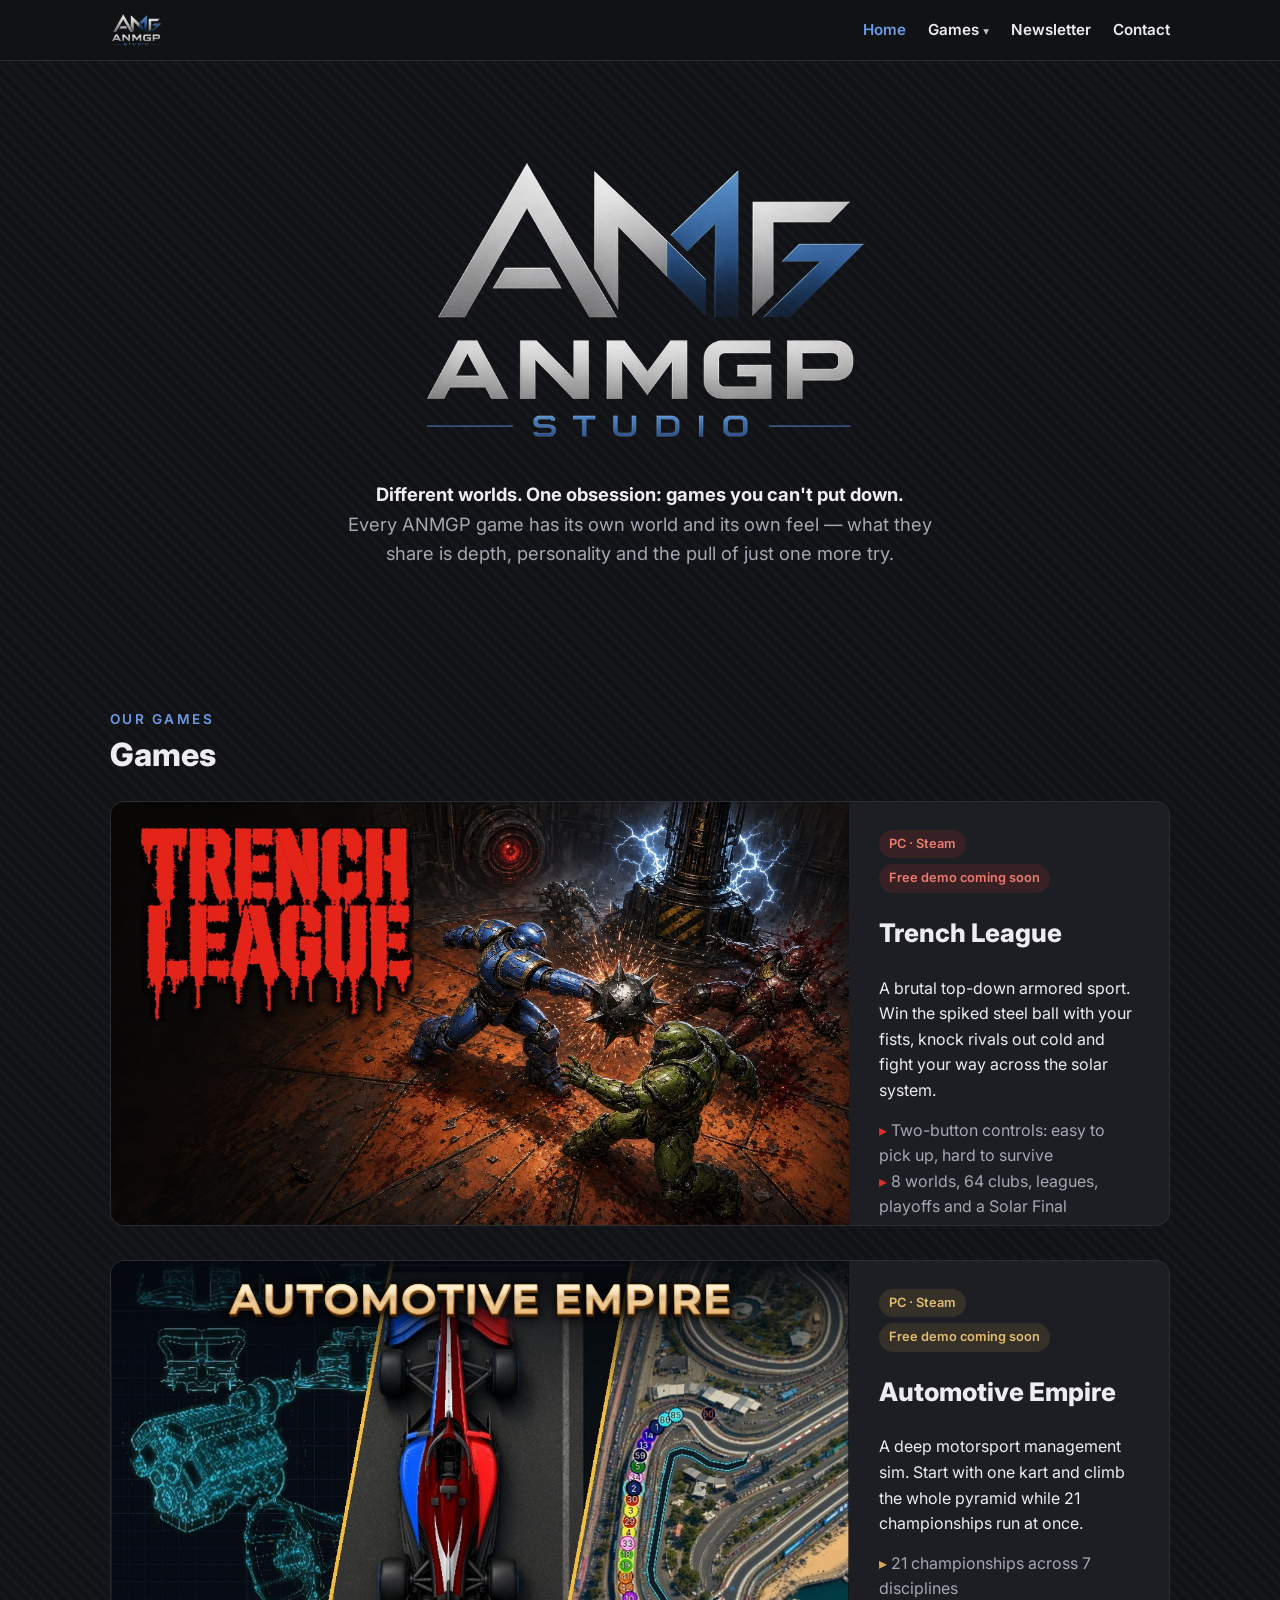
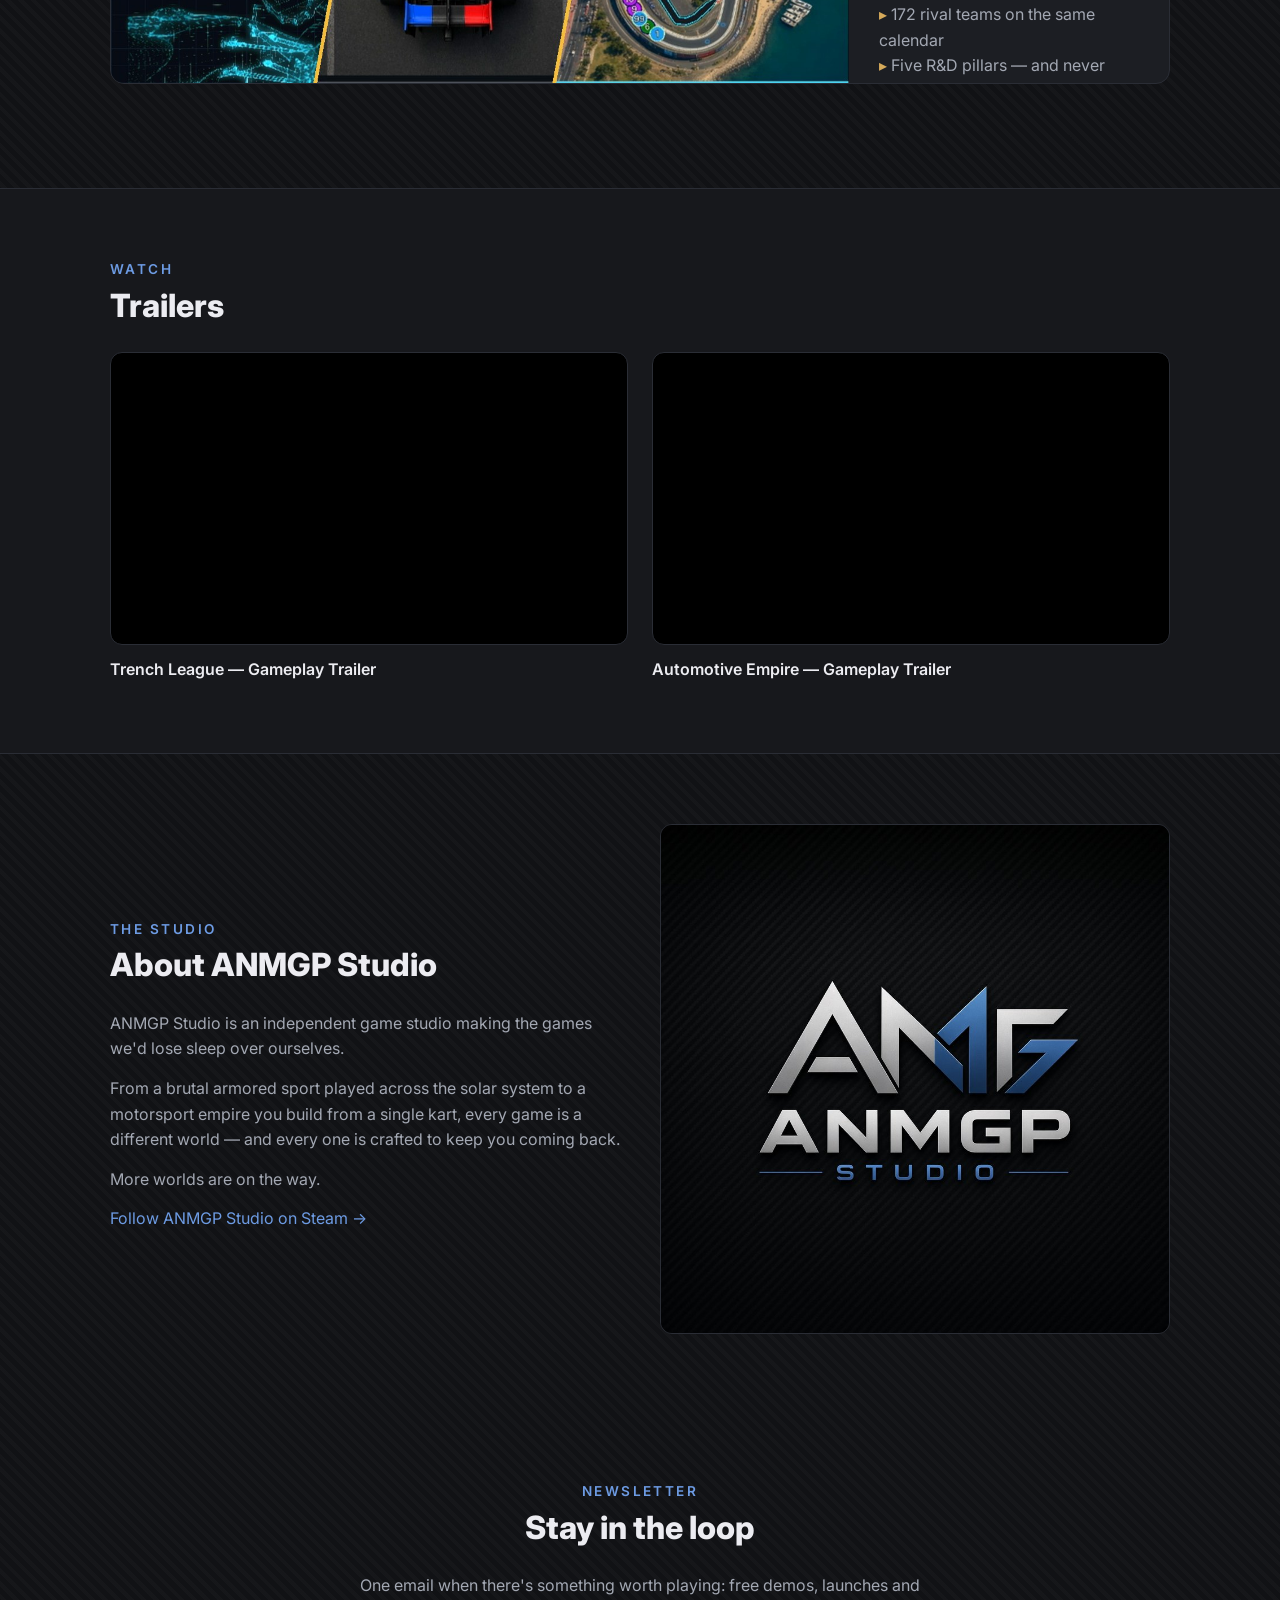
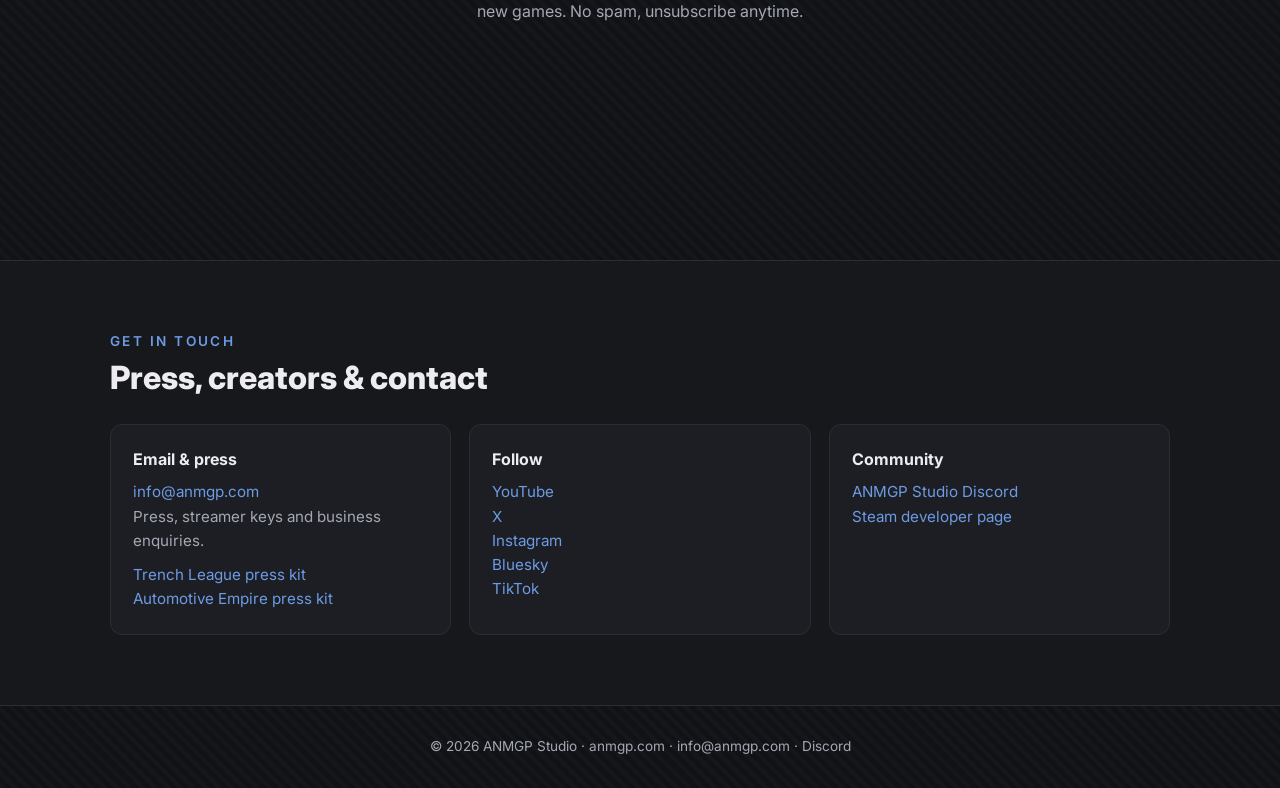
==== index.html @ def856ba "Nav: Home + Games dropdown; About uses dark studio logo Co-Authored-By: Claude Opus 5.5 <noreply@ant" ====
<!doctype html>
<html lang="en">
<head>
<meta charset="utf-8">
<meta name="viewport" content="width=device-width, initial-scale=1">
<title>ANMGP Studio — Independent Game Studio</title>
<meta name="description" content="ANMGP Studio is an independent game studio. Different worlds, one obsession: games you can't put down. Trench League · Automotive Empire.">
<meta property="og:title" content="ANMGP Studio — Independent Game Studio">
<meta property="og:description" content="ANMGP Studio is an independent game studio. Different worlds, one obsession: games you can't put down. Trench League · Automotive Empire.">
<meta property="og:image" content="https://anmgp.com/og-image.jpg">
<meta property="og:url" content="https://anmgp.com/">
<meta name="twitter:card" content="summary_large_image">
<meta name="twitter:image" content="https://anmgp.com/og-image.jpg">
<link rel="canonical" href="https://anmgp.com/">
<link rel="icon" href="/favicon.png">
<link rel="preconnect" href="https://fonts.googleapis.com">
<link href="https://fonts.googleapis.com/css2?family=Inter:wght@400;600;800&display=swap" rel="stylesheet">
<link rel="stylesheet" href="/style.css?v=4">
</head>
<body class="">
<nav><div class="wrap">
  <a class="brand" href="/"><img src="/anmgp-logo.png" alt="ANMGP Studio"></a>
  <button class="menu-btn" aria-label="Menu" aria-expanded="false">Menu ☰</button>
  <ul><li><a href="/" class="cur">Home</a></li><li class="dd"><a href="/#games" aria-haspopup="true">Games <span class="caret">▾</span></a>
    <ul class="sub"><li><a href="/trench-league/">Trench League</a></li><li><a href="/automotive-empire/">Automotive Empire</a></li></ul></li><li><a href="#newsletter">Newsletter</a></li><li><a href="#contact">Contact</a></li></ul>
</div></nav>

<header class="hero"><div class="wrap">
  <img src="/anmgp-logo.png" alt="ANMGP Studio logo">
  <p><strong style="color:var(--text)">Different worlds. One obsession: games you can't put down.</strong><br>Every ANMGP game has its own world and its own feel — what they share is depth, personality and the pull of just one more try.</p>
</div></header>

<section id="games"><div class="wrap">
  <div class="eyebrow">Our games</div>
  <h2>Games</h2>

  <article class="game tl">
    <a class="art" href="/trench-league/" aria-label="Trench League" style="background-image:url('/trench-league-art.jpg?v=2')"></a>
    <div class="info">
      <div><span class="tag">PC · Steam</span><span class="tag">Free demo coming soon</span></div>
      <h3>Trench League</h3>
      <p>A brutal top-down armored sport. Win the spiked steel ball with your fists, knock rivals out cold and fight your way across the solar system.</p>
      <ul>
        <li>Two-button controls: easy to pick up, hard to survive</li>
        <li>8 worlds, 64 clubs, leagues, playoffs and a Solar Final</li>
        <li>The Cut: an illegal midweek knockout</li>
        <li>Local hot seat and online play: 1 vs 1, co-op, 2 vs 2, cups</li>
      </ul>
      <div class="btns">
        <a class="btn primary" href="https://store.steampowered.com/app/5378190/Trench_League/?utm_source=anmgp&utm_medium=website&utm_campaign=site" target="_blank" rel="noopener">Wishlist on Steam</a>
        <a class="btn" href="/trench-league/">Game page &amp; press kit</a>
      </div>
    </div>
  </article>

  <article class="game ae">
    <a class="art" href="/automotive-empire/" aria-label="Automotive Empire" style="background-image:url('/automotive-empire-art.jpg')"></a>
    <div class="info">
      <div><span class="tag">PC · Steam</span><span class="tag">Free demo coming soon</span></div>
      <h3>Automotive Empire</h3>
      <p>A deep motorsport management sim. Start with one kart and climb the whole pyramid while 21 championships run at once.</p>
      <ul>
        <li>21 championships across 7 disciplines</li>
        <li>172 rival teams on the same calendar</li>
        <li>Five R&amp;D pillars — and never enough budget</li>
        <li>From karting to GP, rally, stock cars and endurance</li>
      </ul>
      <div class="btns">
        <a class="btn primary" href="https://store.steampowered.com/app/5190350/Automotive_Empire/?utm_source=anmgp&utm_medium=website&utm_campaign=site" target="_blank" rel="noopener">Wishlist on Steam</a>
        <a class="btn" href="/automotive-empire/">Game page &amp; press kit</a>
      </div>
    </div>
  </article>
</div></section>

<section id="trailers" class="alt"><div class="wrap">
  <div class="eyebrow">Watch</div>
  <h2>Trailers</h2>
  <div class="trailers">
    <div>
      <div class="video"><iframe src="https://www.youtube-nocookie.com/embed/cHix4J8GH2E" title="Trench League gameplay trailer" loading="lazy" allowfullscreen></iframe></div>
      <h4>Trench League — Gameplay Trailer</h4>
    </div>
    <div>
      <div class="video"><iframe src="https://www.youtube-nocookie.com/embed/Cq5T_GW8Kr4" title="Automotive Empire gameplay trailer" loading="lazy" allowfullscreen></iframe></div>
      <h4>Automotive Empire — Gameplay Trailer</h4>
    </div>
  </div>
</div></section>

<section id="about"><div class="wrap about">
  <div>
    <div class="eyebrow">The studio</div>
    <h2>About ANMGP Studio</h2>
    <p>ANMGP Studio is an independent game studio making the games we'd lose sleep over ourselves.</p>
    <p>From a brutal armored sport played across the solar system to a motorsport empire you build from a single kart, every game is a different world — and every one is crafted to keep you coming back.</p><p>More worlds are on the way.</p>
    <p><a href="https://store.steampowered.com/developer/anmgpstudio" target="_blank" rel="noopener">Follow ANMGP Studio on Steam →</a></p>
  </div>
  <div><img src="/press/anmgp-studio-logo-dark.jpg" alt="ANMGP Studio logo" style="width:100%;border-radius:12px;border:1px solid var(--line)" loading="lazy"></div>
</div></section>

<section id="newsletter" class="newsletter"><div class="wrap">
  <div class="eyebrow">Newsletter</div>
  <h2>Stay in the loop</h2>
  <p>One email when there's something worth playing: free demos, launches and new games. No spam, unsubscribe anytime.</p>
  <iframe title="ANMGP Studio newsletter sign-up" scrolling="no" src="https://zgnp-zngp.maillist-manage.com/ua/Optin?od=11287ecdb18c23&amp;zx=137b72d14&amp;lD=117ec2754353e008e&amp;sD=117ec2754353e0094"></iframe>
</div></section>

<section id="contact" class="alt"><div class="wrap">
  <div class="eyebrow">Get in touch</div>
  <h2>Press, creators &amp; contact</h2>
  <div class="grid3">
    <div class="box">
      <h4>Email &amp; press</h4>
      <p><a href="mailto:info@anmgp.com">info@anmgp.com</a></p>
      <p>Press, streamer keys and business enquiries.</p>
      <ul style="margin-top:10px">
        <li><a href="/trench-league/#press-kit">Trench League press kit</a></li>
        <li><a href="/automotive-empire/#press-kit">Automotive Empire press kit</a></li>
      </ul>
    </div>
    <div class="box">
      <h4>Follow</h4>
      <ul>
        <li><a href="https://www.youtube.com/@ANMGPStudio" target="_blank" rel="noopener">YouTube</a></li>
        <li><a href="https://x.com/ANMGP_Studio" target="_blank" rel="noopener">X</a></li>
        <li><a href="https://www.instagram.com/anmgp_studio" target="_blank" rel="noopener">Instagram</a></li>
        <li><a href="https://bsky.app/profile/anmgpstudio.bsky.social" target="_blank" rel="noopener">Bluesky</a></li>
        <li><a href="https://www.tiktok.com/@anmgpstudio" target="_blank" rel="noopener">TikTok</a></li>
      </ul>
    </div>
    <div class="box">
      <h4>Community</h4>
      <ul>
        <li><a href="https://discord.gg/rN68SsDpm" target="_blank" rel="noopener">ANMGP Studio Discord</a></li>
        <li><a href="https://store.steampowered.com/developer/anmgpstudio" target="_blank" rel="noopener">Steam developer page</a></li>
      </ul>
    </div>
  </div>
</div></section>
<footer><div class="wrap">© 2026 ANMGP Studio · <a href="/">anmgp.com</a> · <a href="mailto:info@anmgp.com">info@anmgp.com</a> · <a href="https://discord.gg/rN68SsDpm" target="_blank" rel="noopener">Discord</a></div></footer>
<script>document.querySelector(".menu-btn").addEventListener("click",function(){var n=document.querySelector("nav");n.classList.toggle("open");this.setAttribute("aria-expanded",n.classList.contains("open"))});document.querySelectorAll("nav ul a").forEach(function(a){a.addEventListener("click",function(){document.querySelector("nav").classList.remove("open")})});</script>
<script>function loadScript(a){var b=document.getElementsByTagName("head")[0],c=document.createElement("script");c.type="text/javascript",c.src="https://tracker.metricool.com/resources/be.js",c.onreadystatechange=a,c.onload=a,b.appendChild(c)}loadScript(function(){beTracker.t({hash:"51fbc312f16afc38004ffeea787fbb4f"})});</script>
</body>
</html>
---- style.css ----
:root{
  --bg:#111215; --bg2:#17181c; --card:#1c1e23; --line:#2a2d35;
  --text:#ececf1; --muted:#a3a8b3; --blue:#4a7fd1; --blue2:#6d9be3; --red:#d8312b; --gold:#d6aa5a;
  --accent:var(--blue); --accent2:var(--blue2);
}
body.tl{--accent:#d8312b; --accent2:#ef5b4f}
body.ae{--accent:#c89a46; --accent2:#e2bd73}
*{box-sizing:border-box;margin:0;padding:0}
html{scroll-behavior:smooth}
body{font-family:Inter,system-ui,sans-serif;background:var(--bg);color:var(--text);line-height:1.6;
  background-image:repeating-linear-gradient(45deg,rgba(255,255,255,.018) 0 4px,transparent 4px 9px)}
a{color:var(--accent2);text-decoration:none}
a:hover{text-decoration:underline}
img{max-width:100%}
.wrap{max-width:1100px;margin:0 auto;padding:0 20px}

/* nav */
nav{position:sticky;top:0;z-index:20;background:rgba(17,18,21,.9);backdrop-filter:blur(8px);border-bottom:1px solid var(--line)}
nav .wrap{display:flex;align-items:center;justify-content:space-between;height:60px;gap:16px}
nav .brand img{height:34px;display:block}
nav ul{display:flex;gap:22px;list-style:none;font-weight:600;font-size:.95rem}
nav ul a{color:var(--text)} nav ul a:hover{color:var(--accent2);text-decoration:none}
nav ul a.cur{color:var(--accent2)}
.menu-btn{display:none;background:none;border:1px solid var(--line);color:var(--text);border-radius:8px;padding:6px 10px;font:600 .95rem Inter,sans-serif;cursor:pointer}

/* type */
.eyebrow{letter-spacing:.18em;text-transform:uppercase;color:var(--accent2);font-weight:600;font-size:.85rem}
section{padding:70px 0}
h1{font-size:2.6rem;font-weight:800;line-height:1.15}
h2{font-size:2rem;font-weight:800;margin:6px 0 26px;line-height:1.2}
h3{font-size:1.25rem;font-weight:800;margin-bottom:8px}
p.lead{color:var(--muted);font-size:1.15rem;max-width:680px}
.muted{color:var(--muted)}

/* buttons/tags */
.btns{display:flex;gap:10px;flex-wrap:wrap}
.btn{display:inline-block;padding:11px 18px;border-radius:8px;font-weight:600;font-size:.95rem;border:1px solid var(--line);color:var(--text);background:rgba(255,255,255,.02)}
.btn:hover{filter:brightness(1.15);text-decoration:none}
.btn.primary{background:var(--accent);border-color:var(--accent);color:#fff}
.tag{display:inline-block;font-size:.8rem;font-weight:600;padding:4px 10px;border-radius:99px;background:rgba(74,127,209,.15);color:var(--blue2);margin:0 6px 6px 0}
body.tl .tag,.game.tl .tag{background:rgba(216,49,43,.15);color:#ef7a70}
body.ae .tag,.game.ae .tag{background:rgba(200,154,70,.15);color:#e2bd73}

/* homepage */
header.hero{padding:90px 0 70px;text-align:center}
header.hero img{width:min(460px,80vw)}
header.hero p{margin:22px auto 0;max-width:620px;color:var(--muted);font-size:1.15rem}
.game{display:grid;grid-template-columns:1.15fr 1fr;background:var(--card);border:1px solid var(--line);border-radius:14px;overflow:hidden;margin-bottom:34px}
.game .art{display:block;aspect-ratio:1232/706;background-size:cover;background-position:center}
.game .info{padding:28px 30px;display:flex;flex-direction:column;gap:14px}
.game h3{font-size:1.6rem}
.game ul{list-style:none;color:var(--muted)} .game ul li::before{content:"▸ ";color:var(--blue)}
.game.tl ul li::before{color:var(--red)} .game.ae ul li::before{color:var(--gold)}
.game.tl .btn.primary{background:var(--red);border-color:var(--red)}
.game.ae .btn.primary{background:#c89a46;border-color:#c89a46;color:#111}
.video{position:relative;padding-top:56.25%;border-radius:12px;overflow:hidden;border:1px solid var(--line);background:#000}
.video iframe{position:absolute;inset:0;width:100%;height:100%;border:0}
.trailers{display:grid;grid-template-columns:1fr 1fr;gap:24px}
.trailers h4{margin:12px 0 0;font-weight:600}
.about{display:grid;grid-template-columns:1fr 1fr;gap:40px;align-items:center}
.about p{color:var(--muted);margin-bottom:14px}
.alt{background:var(--bg2);border-top:1px solid var(--line);border-bottom:1px solid var(--line)}
.grid3{display:grid;grid-template-columns:repeat(3,1fr);gap:18px}
.box{background:var(--card);border:1px solid var(--line);border-radius:12px;padding:22px}
.box h4{margin-bottom:8px}
.box p,.box li{color:var(--muted);font-size:.95rem}
.box ul{list-style:none}
.steamw{display:block;width:100%;max-width:646px;height:190px;border:0;border-radius:8px}
.newsletter{text-align:center}
.newsletter p{color:var(--muted);max-width:560px;margin:0 auto}
.newsletter iframe{width:100%;max-width:420px;height:150px;border:0;display:block;margin:16px auto 0}

/* game page */
.ghero{position:relative;min-height:520px;display:flex;align-items:flex-end;background-size:cover;background-position:center;border-bottom:1px solid var(--line)}
.ghero::before{content:"";position:absolute;inset:0;background:linear-gradient(180deg,rgba(17,18,21,.15) 0%,rgba(17,18,21,.55) 55%,var(--bg) 100%)}
.ghero .wrap{position:relative;padding-top:120px;padding-bottom:48px;width:100%}
.ghero .glogo{width:min(420px,75vw);display:block;margin-bottom:18px;filter:drop-shadow(0 8px 22px rgba(0,0,0,.8))}
.ghero p.lead{color:#d9dbe1;margin:6px 0 22px;text-shadow:0 2px 10px rgba(0,0,0,.8)}
.cols{display:grid;grid-template-columns:1.3fr 1fr;gap:40px;align-items:start}
.feat{list-style:none;display:grid;gap:12px}
.feat li{background:var(--card);border:1px solid var(--line);border-left:3px solid var(--accent);border-radius:10px;padding:14px 16px;color:var(--muted)}
.feat li b{color:var(--text)}
.shots{display:grid;grid-template-columns:repeat(3,1fr);gap:12px}
.shots a{display:block;border-radius:10px;overflow:hidden;border:1px solid var(--line)}
.shots img{display:block;width:100%;aspect-ratio:16/9;object-fit:cover;transition:transform .2s}
.shots a:hover img{transform:scale(1.03)}
table.facts{width:100%;border-collapse:collapse;font-size:.95rem}
table.facts th,table.facts td{text-align:left;padding:10px 12px;border-bottom:1px solid var(--line);vertical-align:top}
table.facts th{color:var(--muted);font-weight:600;width:34%}
.dl{display:grid;grid-template-columns:repeat(auto-fill,minmax(200px,1fr));gap:12px}
.dl a{display:flex;gap:12px;align-items:center;background:var(--card);border:1px solid var(--line);border-radius:10px;padding:10px;color:var(--text);font-size:.9rem}
.dl a:hover{border-color:var(--accent);text-decoration:none}
.dl img{width:64px;height:44px;object-fit:contain;background:#0b0c0e;border-radius:6px;flex:none}
.dl small{display:block;color:var(--muted)}
.copy{background:var(--card);border:1px solid var(--line);border-radius:10px;padding:16px 18px;color:var(--muted);margin-bottom:14px}
.copy h4{color:var(--text);font-size:.85rem;letter-spacing:.12em;text-transform:uppercase;margin-bottom:6px}
.note{font-size:.85rem;color:var(--muted);margin-top:14px}

footer{padding:30px 0;color:var(--muted);font-size:.85rem;text-align:center}
footer a{color:var(--muted)}

@media (max-width:860px){
  .menu-btn{display:block}
  nav ul{display:none;position:absolute;top:60px;left:0;right:0;flex-direction:column;gap:0;background:rgba(17,18,21,.98);border-bottom:1px solid var(--line);padding:6px 20px 14px}
  nav ul li a{display:block;padding:10px 0;border-bottom:1px solid var(--line)}
  nav.open ul{display:flex}
  .game,.trailers,.about,.grid3,.cols{grid-template-columns:1fr}
  .shots{grid-template-columns:1fr 1fr}
  header.hero{padding:60px 0 40px}
  h1{font-size:2rem} h2{font-size:1.6rem}
  section{padding:50px 0}
  .ghero{min-height:420px}
  table.facts th{width:40%}
}
.cols>*,.grid3>*,.trailers>*,.about>*{min-width:0}
table.facts td{overflow-wrap:anywhere}

nav .dd{position:relative}
nav .caret{font-size:.75em;opacity:.8}
nav .sub{display:none;position:absolute;top:100%;left:-14px;min-width:200px;list-style:none;background:rgba(17,18,21,.98);border:1px solid var(--line);border-radius:10px;padding:8px 0;flex-direction:column;gap:0}
nav .sub a{display:block;padding:9px 14px;white-space:nowrap}
nav .dd:hover .sub,nav .dd:focus-within .sub{display:flex}
nav .dd::after{content:"";position:absolute;left:0;right:0;top:100%;height:10px}
@media (max-width:860px){nav .sub{display:flex;position:static;border:0;background:none;padding:0 0 0 16px;min-width:0}nav .sub a{padding:10px 0}}
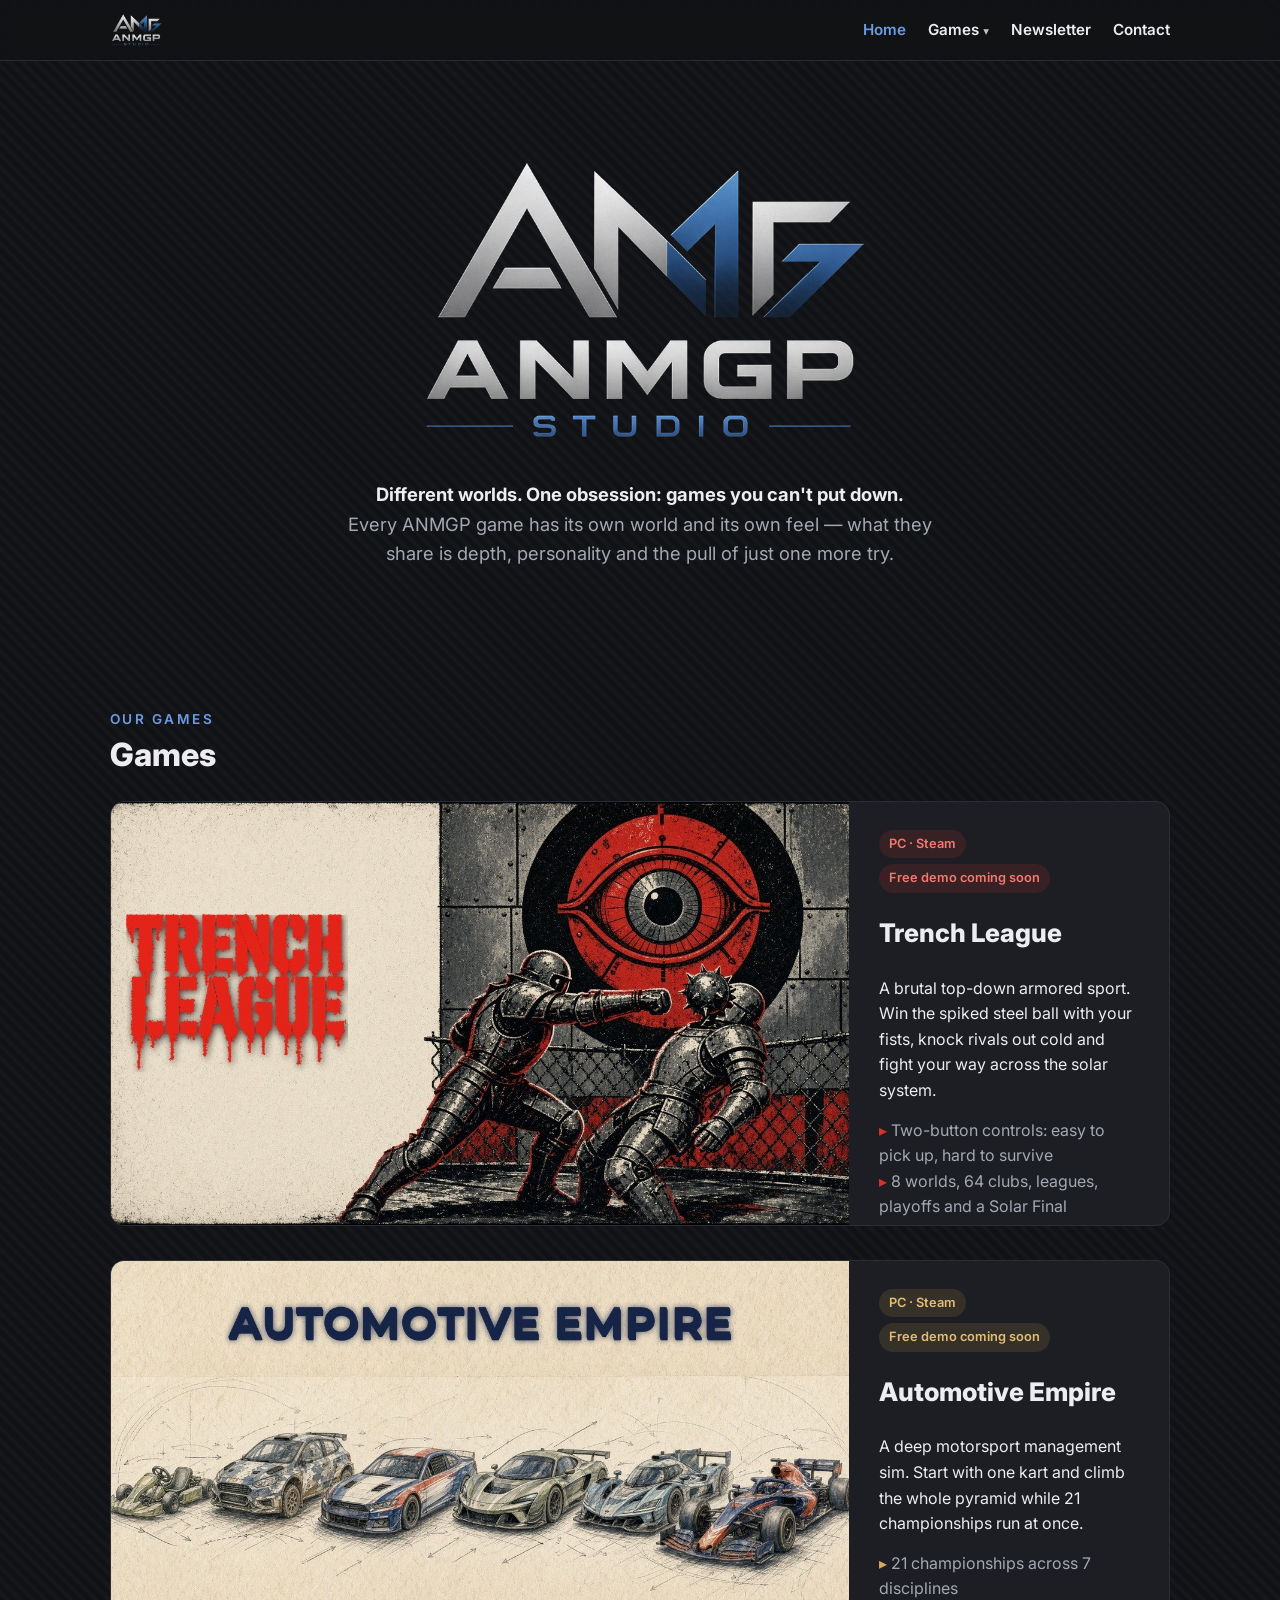
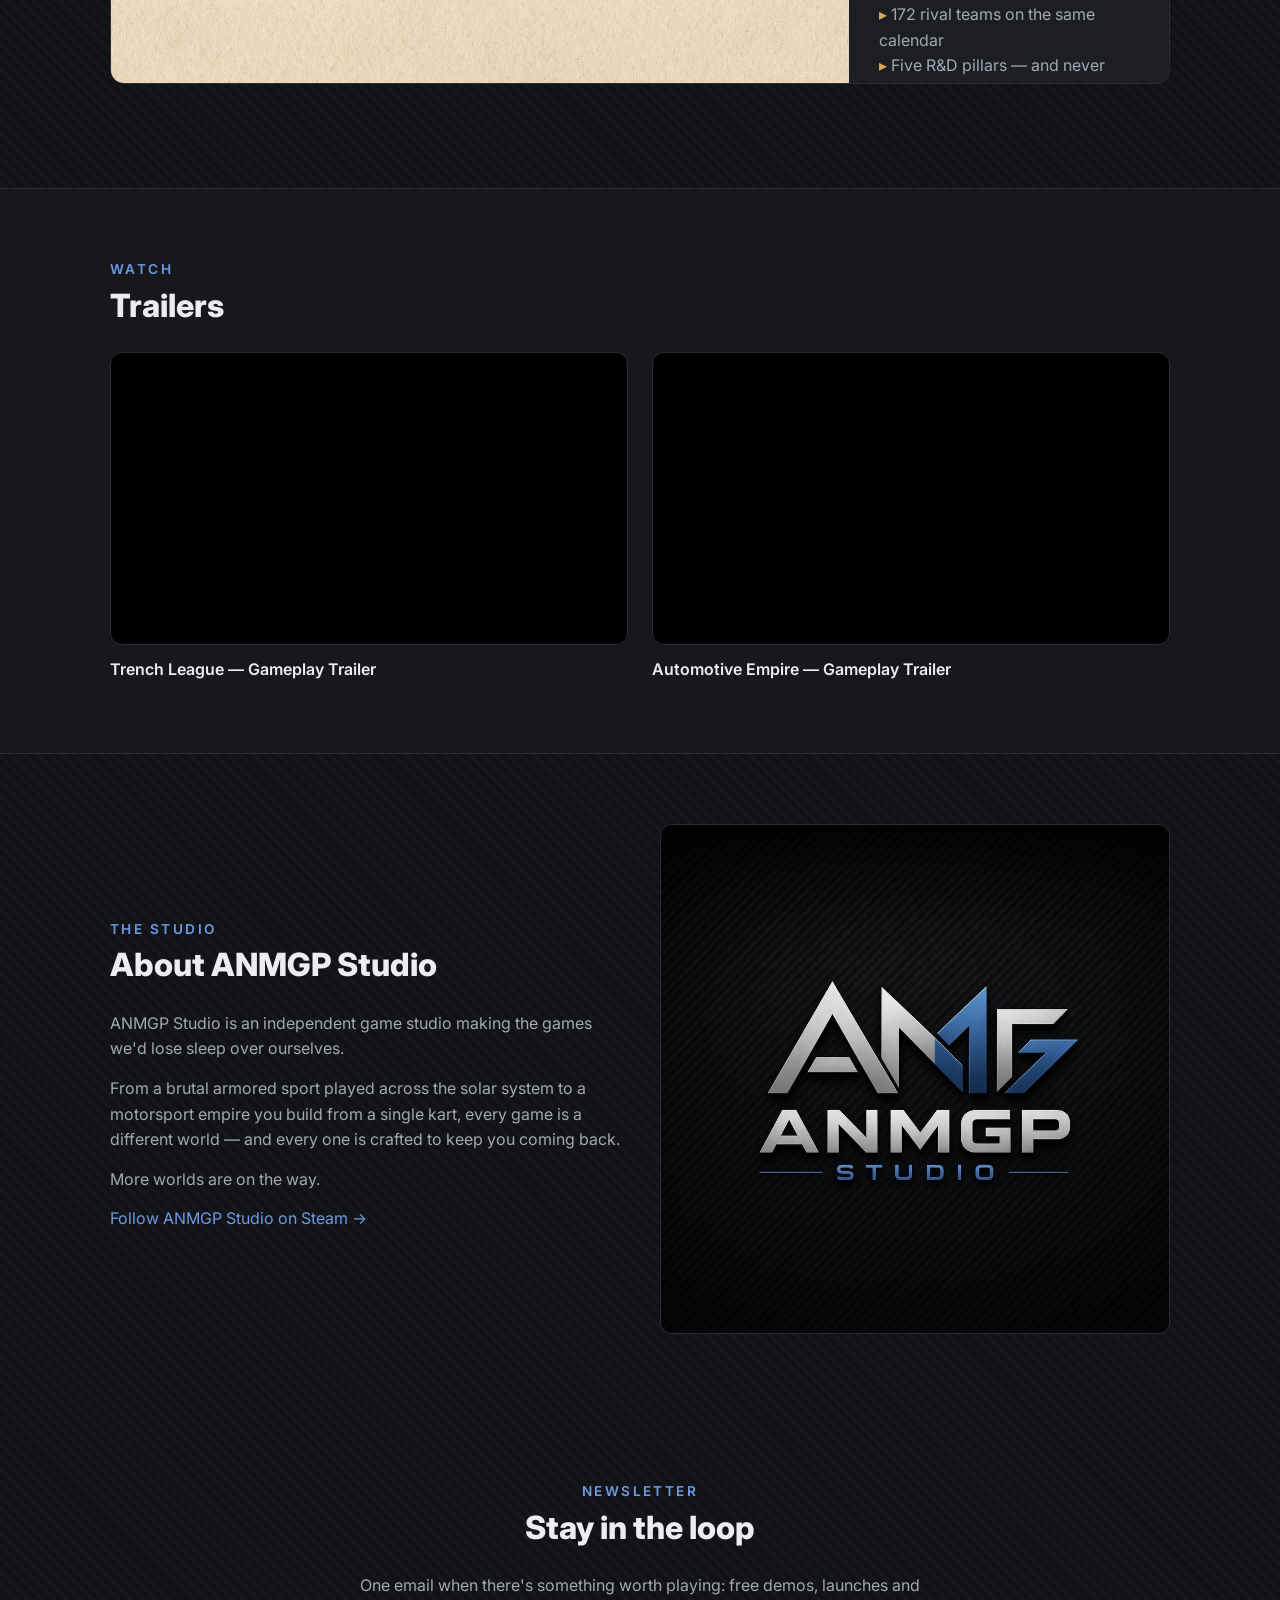
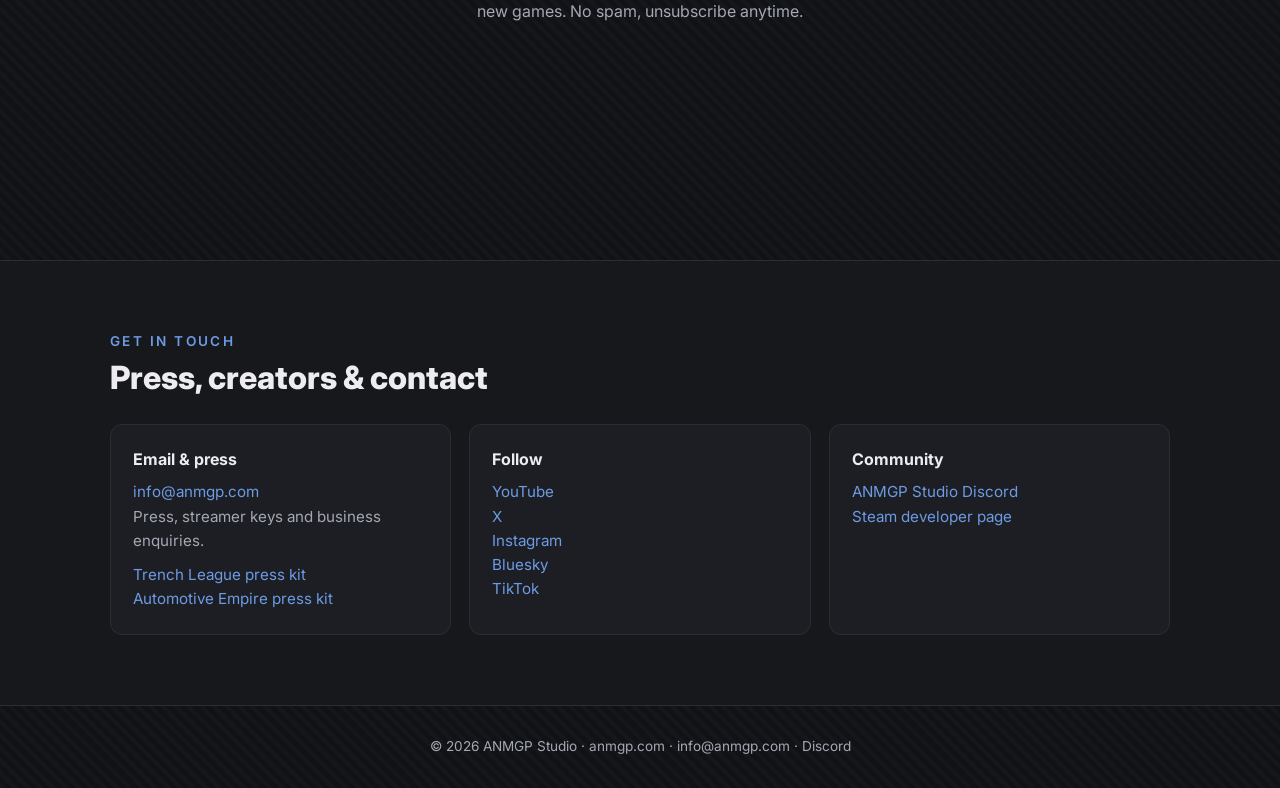
==== commit 94f496ab: "New capsule art on site and press kits; navy AE logo; Steam short descriptions Co-Authored-By: Claud" ====
--- a/index.html
+++ b/index.html
@@ -15,7 +15,7 @@
 <link rel="icon" href="/favicon.png">
 <link rel="preconnect" href="https://fonts.googleapis.com">
 <link href="https://fonts.googleapis.com/css2?family=Inter:wght@400;600;800&display=swap" rel="stylesheet">
-<link rel="stylesheet" href="/style.css?v=4">
+<link rel="stylesheet" href="/style.css?v=5">
 </head>
 <body class="">
 <nav><div class="wrap">
@@ -35,7 +35,7 @@
   <h2>Games</h2>
 
   <article class="game tl">
-    <a class="art" href="/trench-league/" aria-label="Trench League" style="background-image:url('/trench-league-art.jpg?v=2')"></a>
+    <a class="art" href="/trench-league/" aria-label="Trench League" style="background-image:url('/trench-league-art.jpg?v=3')"></a>
     <div class="info">
       <div><span class="tag">PC · Steam</span><span class="tag">Free demo coming soon</span></div>
       <h3>Trench League</h3>
@@ -54,7 +54,7 @@
   </article>
 
   <article class="game ae">
-    <a class="art" href="/automotive-empire/" aria-label="Automotive Empire" style="background-image:url('/automotive-empire-art.jpg')"></a>
+    <a class="art" href="/automotive-empire/" aria-label="Automotive Empire" style="background-image:url('/automotive-empire-art.jpg?v=2')"></a>
     <div class="info">
       <div><span class="tag">PC · Steam</span><span class="tag">Free demo coming soon</span></div>
       <h3>Automotive Empire</h3>
--- a/style.css
+++ b/style.css
@@ -75,6 +75,7 @@
 .ghero::before{content:"";position:absolute;inset:0;background:linear-gradient(180deg,rgba(17,18,21,.15) 0%,rgba(17,18,21,.55) 55%,var(--bg) 100%)}
 .ghero .wrap{position:relative;padding-top:120px;padding-bottom:48px;width:100%}
 .ghero .glogo{width:min(420px,75vw);display:block;margin-bottom:18px;filter:drop-shadow(0 8px 22px rgba(0,0,0,.8))}
+.ae .ghero .glogo{width:min(520px,85vw);box-sizing:border-box;background:rgba(243,236,222,.94);padding:16px 22px;border-radius:6px;filter:drop-shadow(0 8px 22px rgba(0,0,0,.6))}
 .ghero p.lead{color:#d9dbe1;margin:6px 0 22px;text-shadow:0 2px 10px rgba(0,0,0,.8)}
 .cols{display:grid;grid-template-columns:1.3fr 1fr;gap:40px;align-items:start}
 .feat{list-style:none;display:grid;gap:12px}
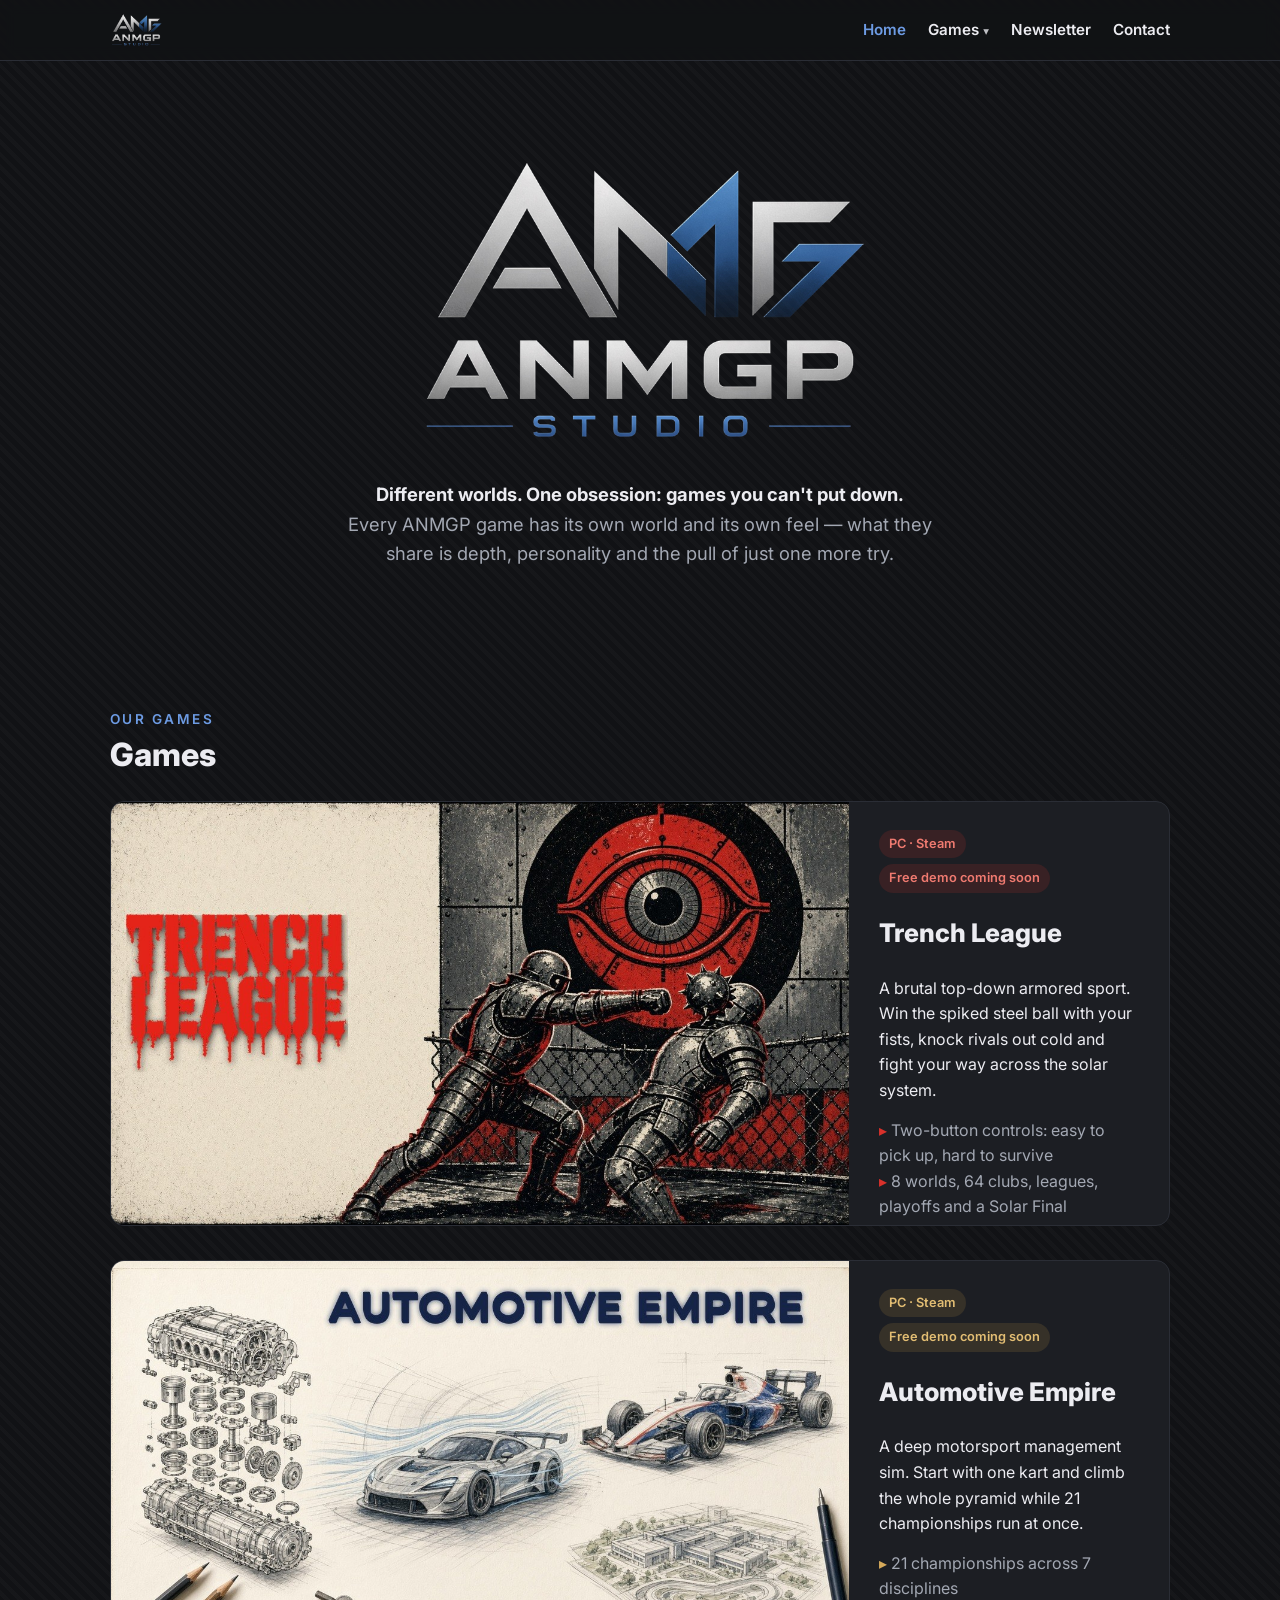
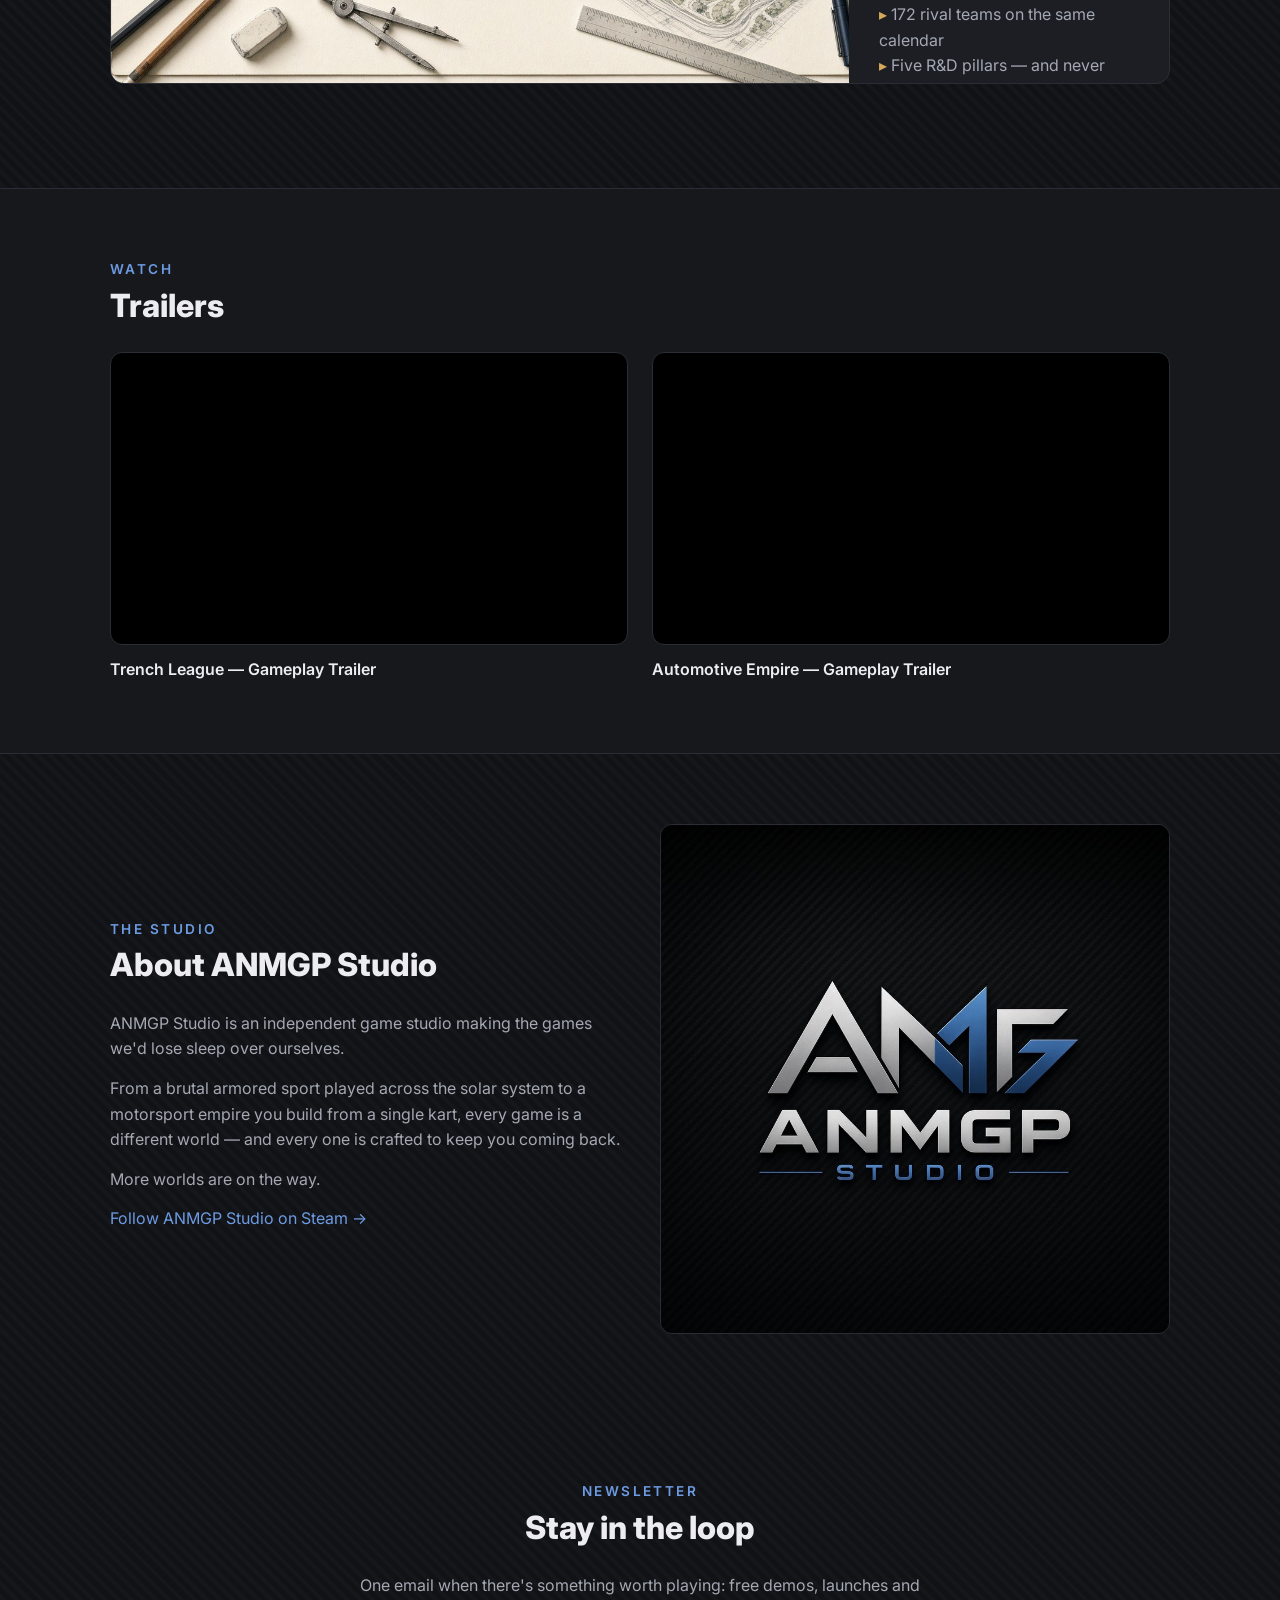
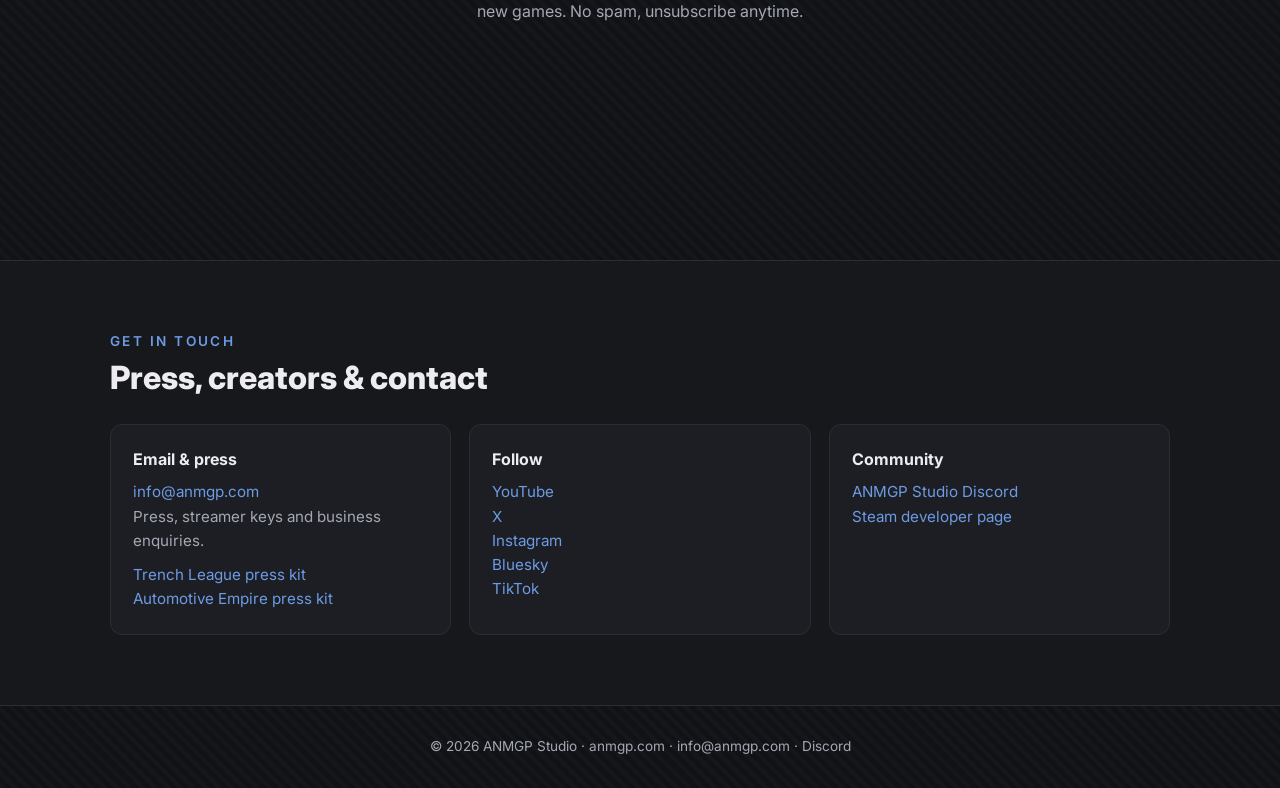
==== commit 14ee592e: "AE: management-themed main/header capsules on site and press kit Co-Authored-By: Claude Opus 5.5 <no" ====
--- a/index.html
+++ b/index.html
@@ -54,7 +54,7 @@
   </article>
 
   <article class="game ae">
-    <a class="art" href="/automotive-empire/" aria-label="Automotive Empire" style="background-image:url('/automotive-empire-art.jpg?v=2')"></a>
+    <a class="art" href="/automotive-empire/" aria-label="Automotive Empire" style="background-image:url('/automotive-empire-art.jpg?v=3')"></a>
     <div class="info">
       <div><span class="tag">PC · Steam</span><span class="tag">Free demo coming soon</span></div>
       <h3>Automotive Empire</h3>
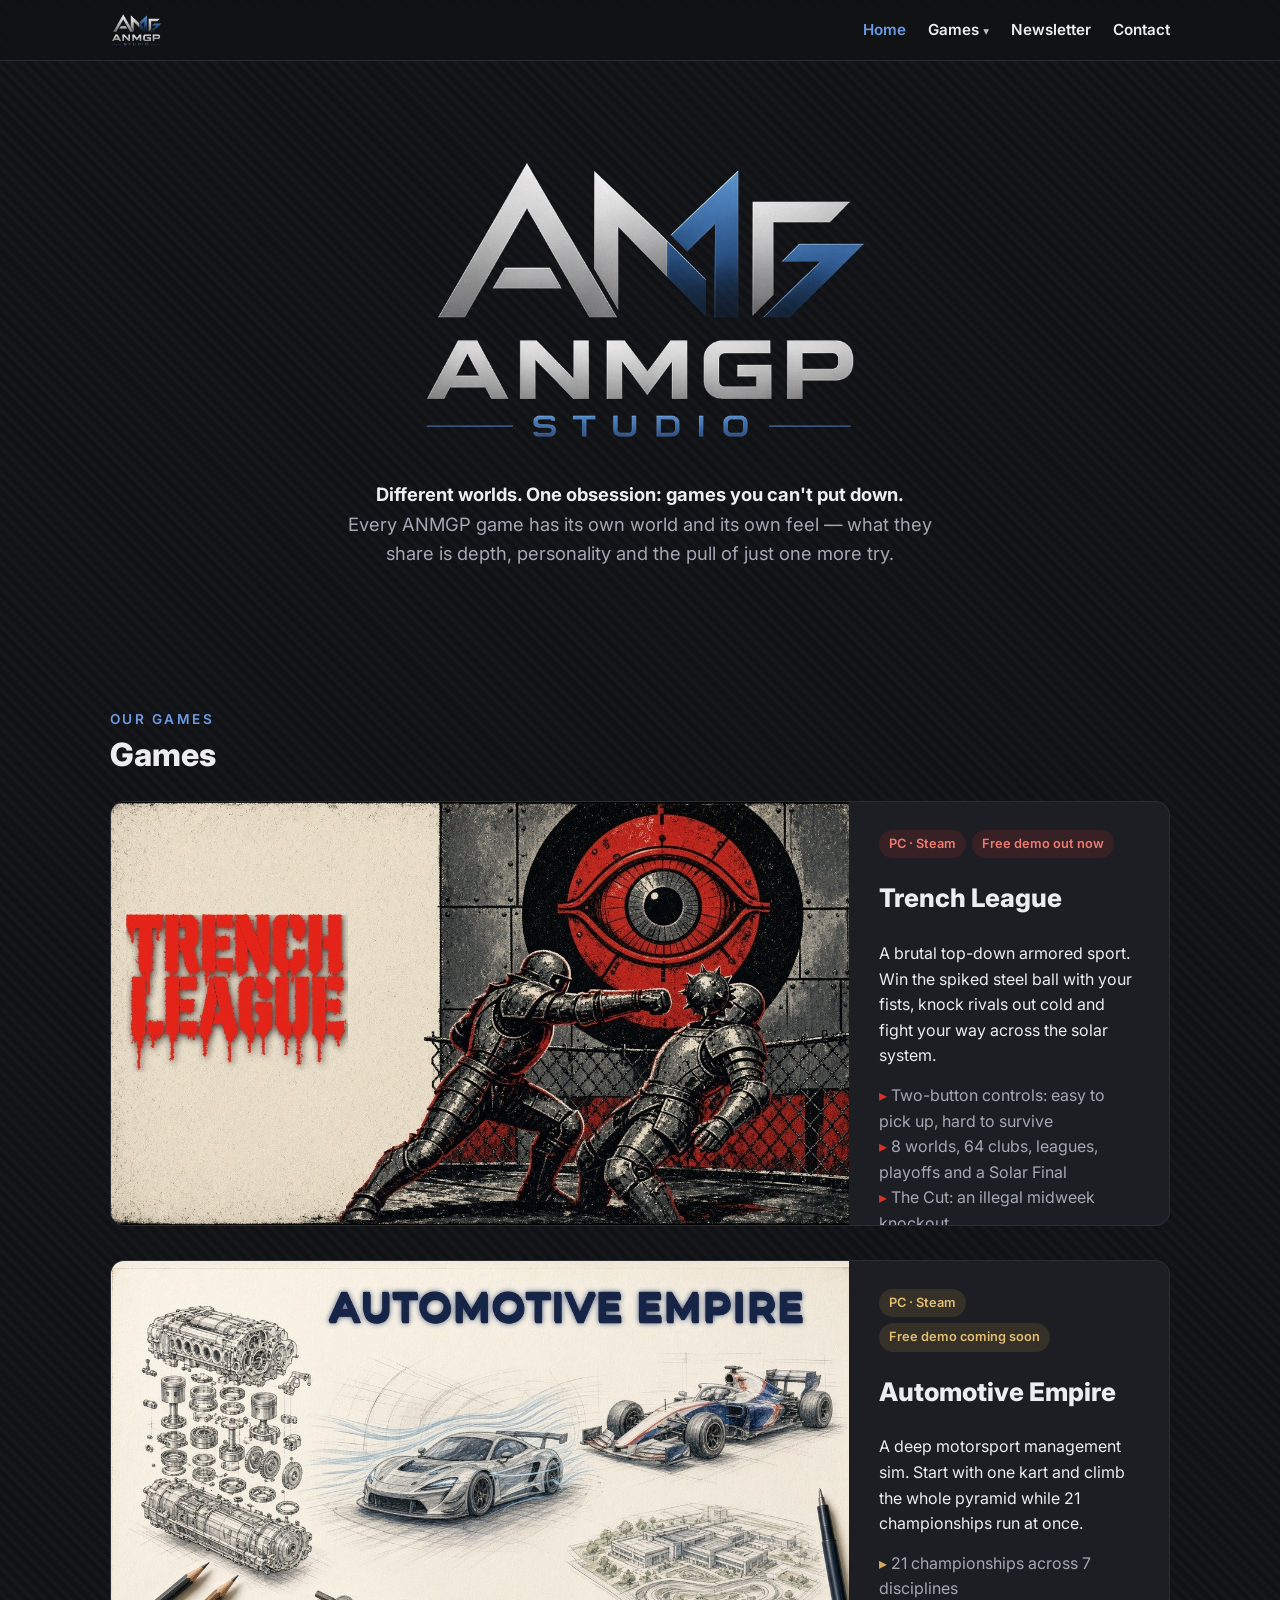
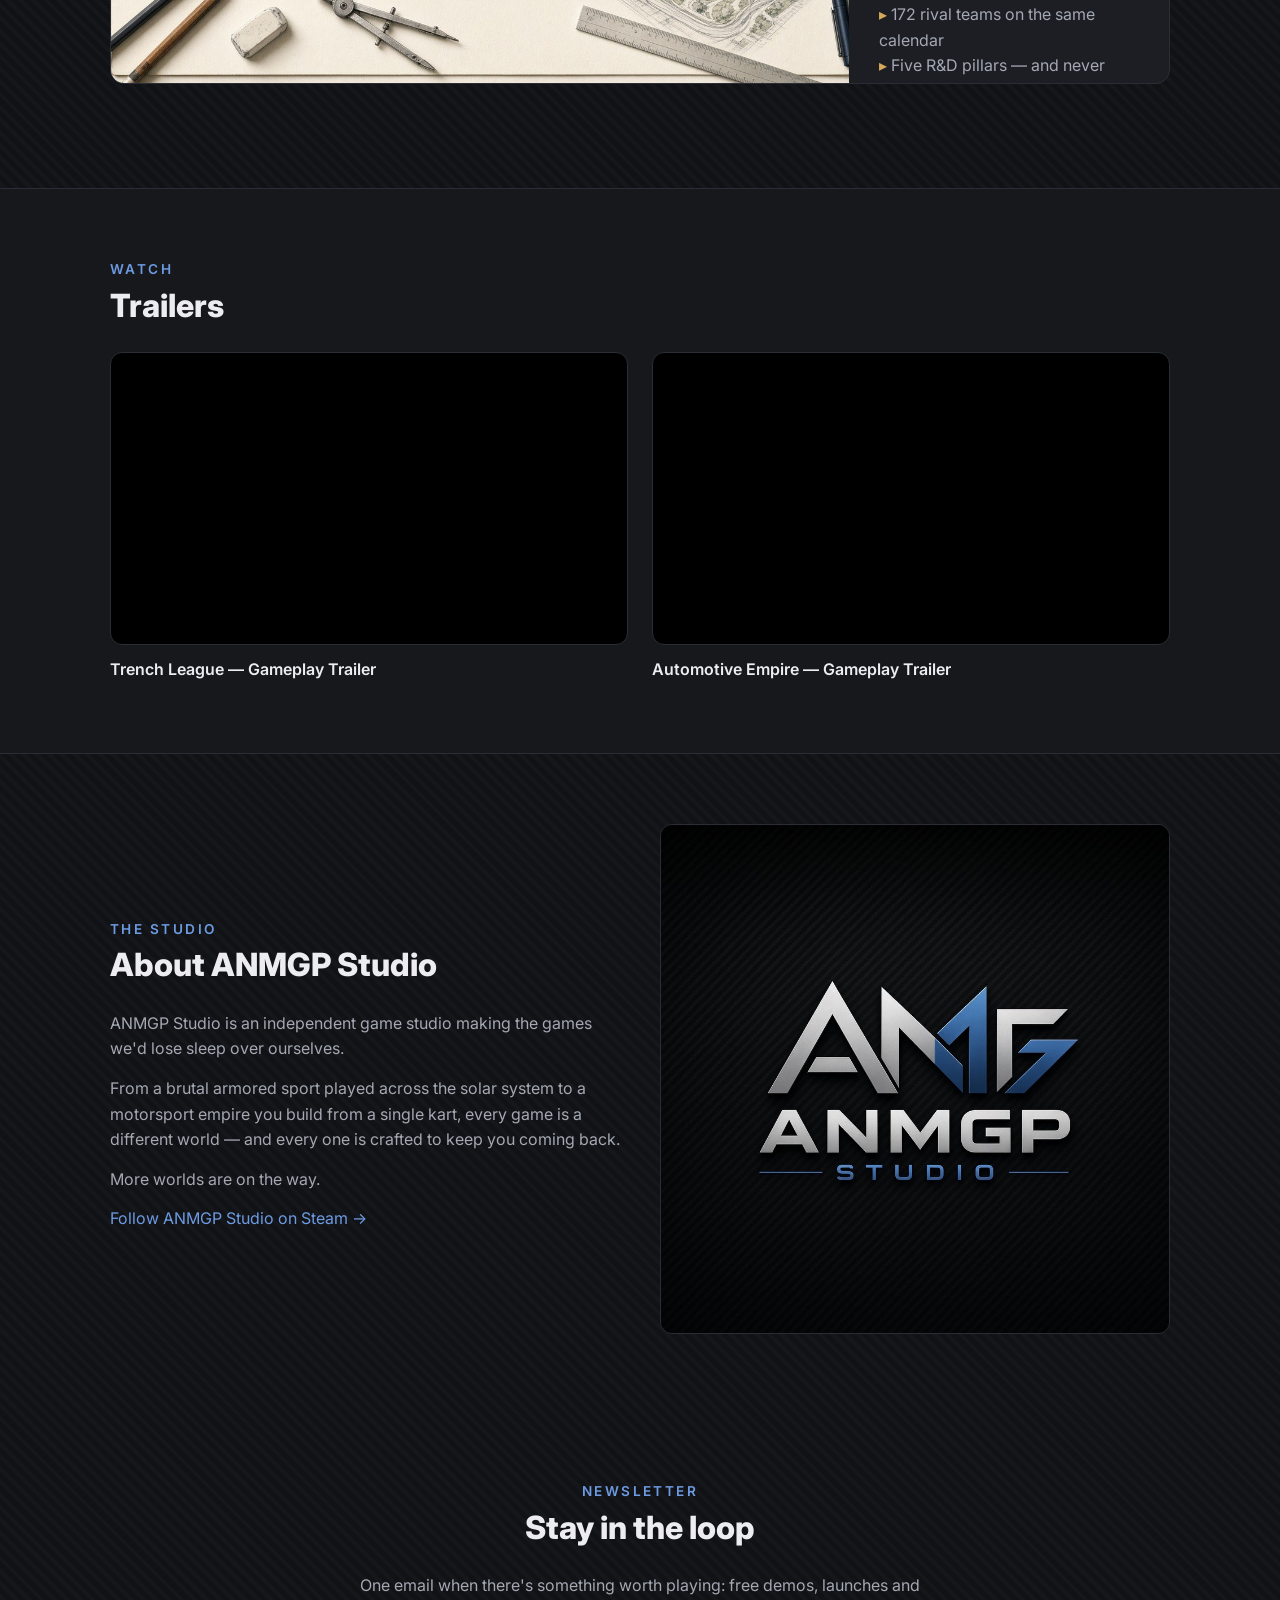
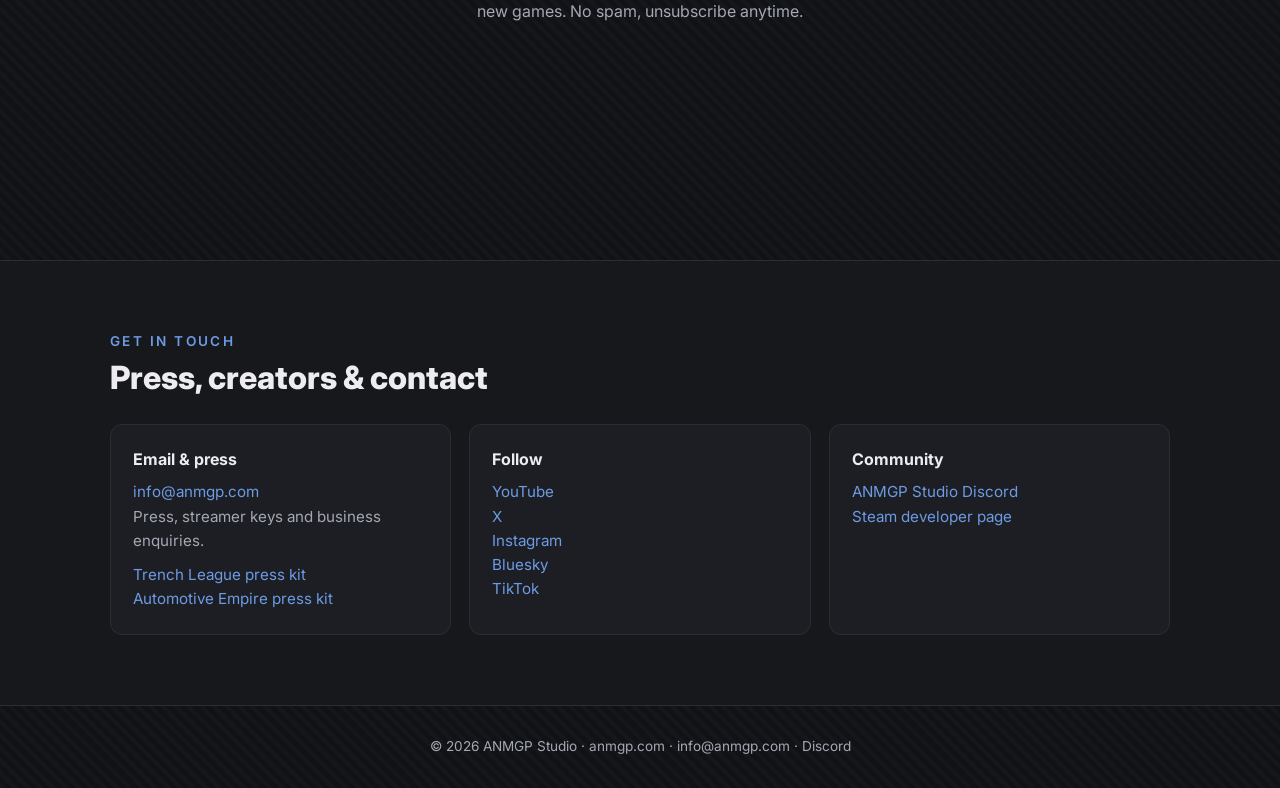
==== commit 2b2014a3: "TL: free demo out now on site and press kit; demo reels for social Co-Authored-By: Claude Opus 5.5 <" ====
--- a/index.html
+++ b/index.html
@@ -37,7 +37,7 @@
   <article class="game tl">
     <a class="art" href="/trench-league/" aria-label="Trench League" style="background-image:url('/trench-league-art.jpg?v=3')"></a>
     <div class="info">
-      <div><span class="tag">PC · Steam</span><span class="tag">Free demo coming soon</span></div>
+      <div><span class="tag">PC · Steam</span><span class="tag">Free demo out now</span></div>
       <h3>Trench League</h3>
       <p>A brutal top-down armored sport. Win the spiked steel ball with your fists, knock rivals out cold and fight your way across the solar system.</p>
       <ul>
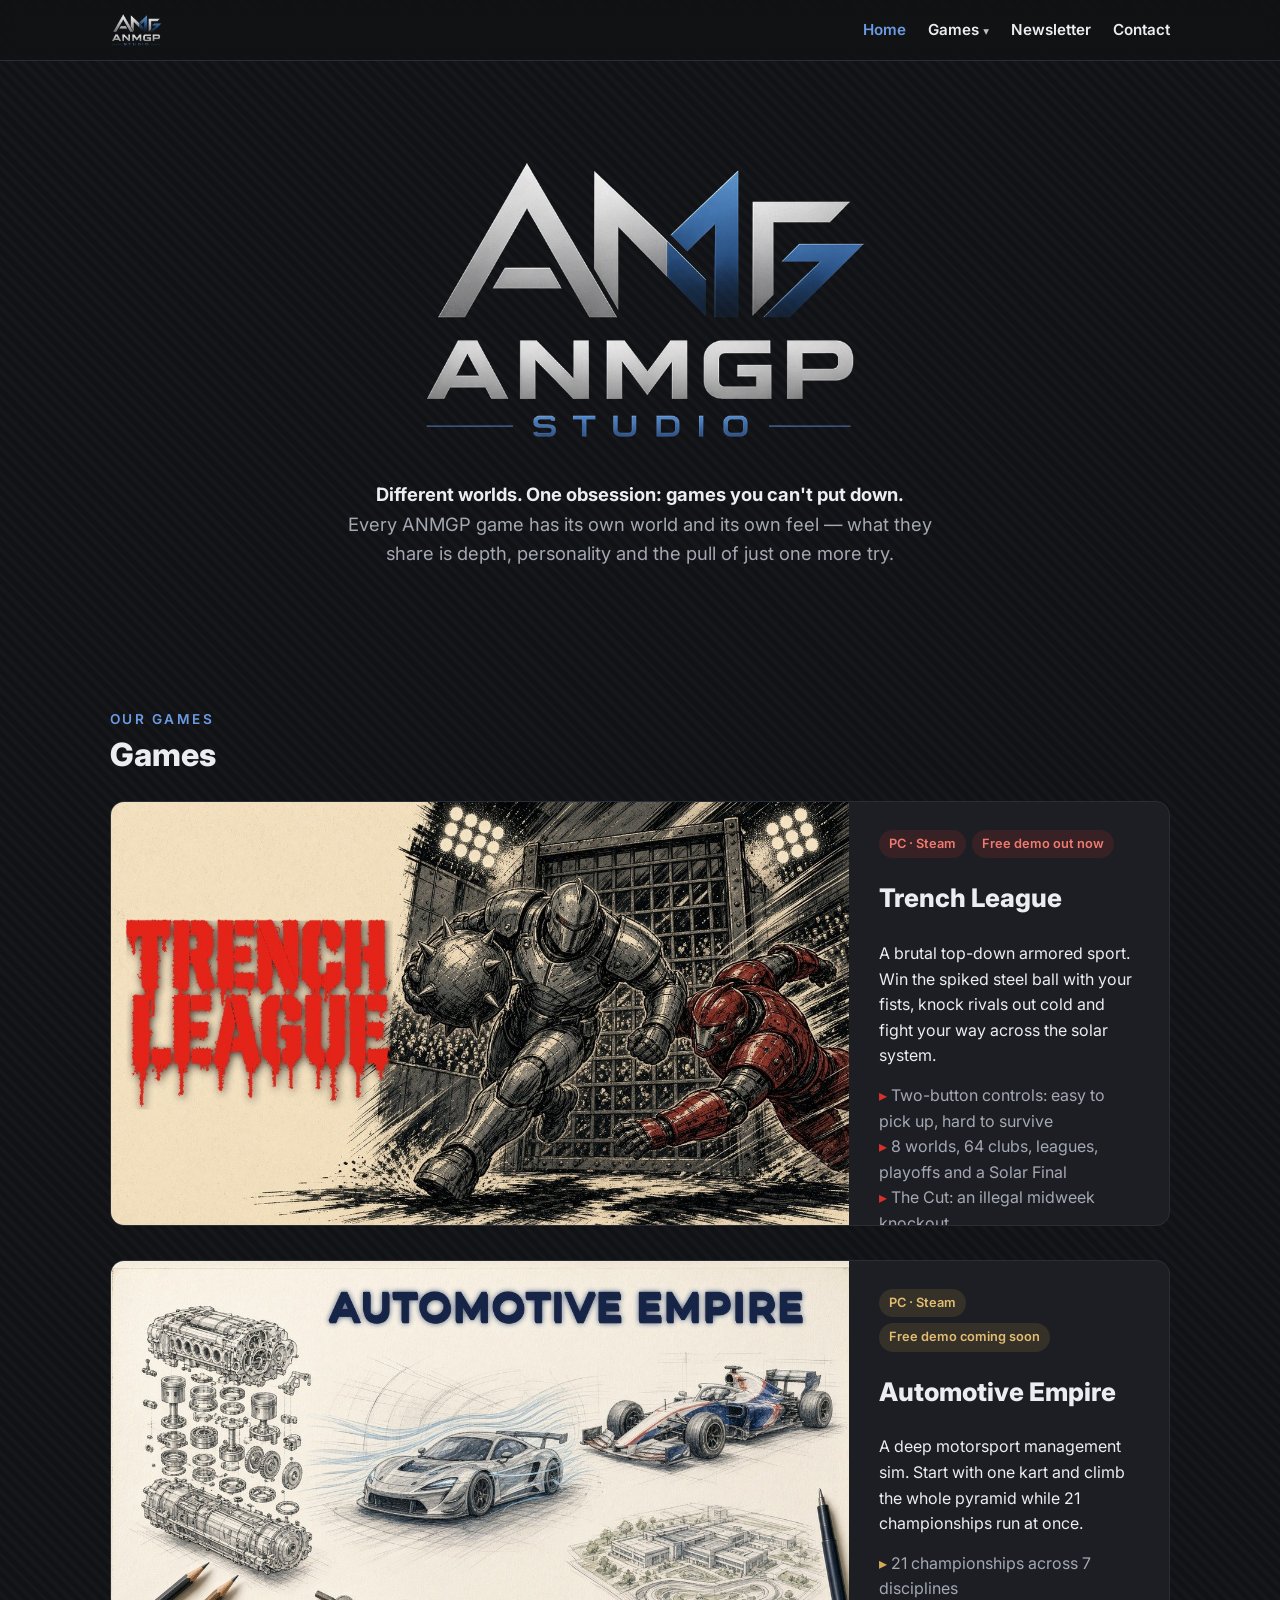
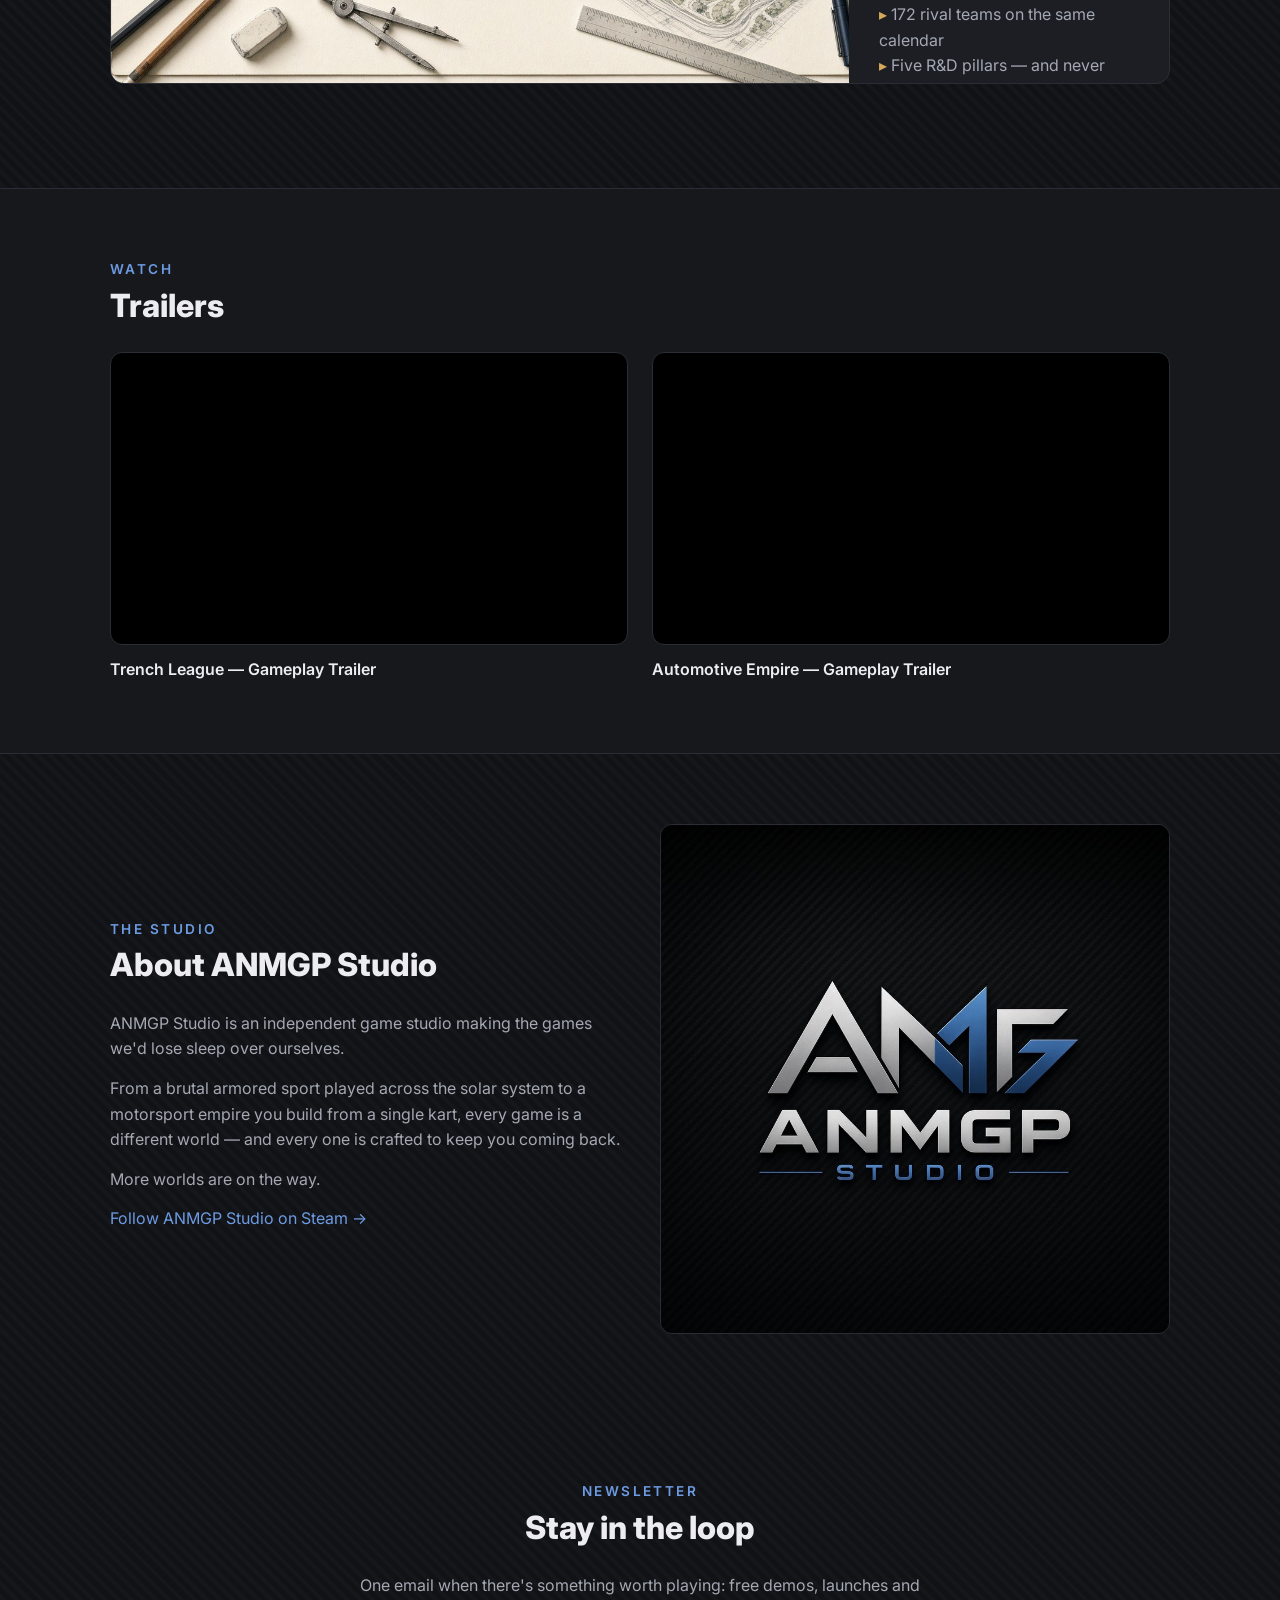
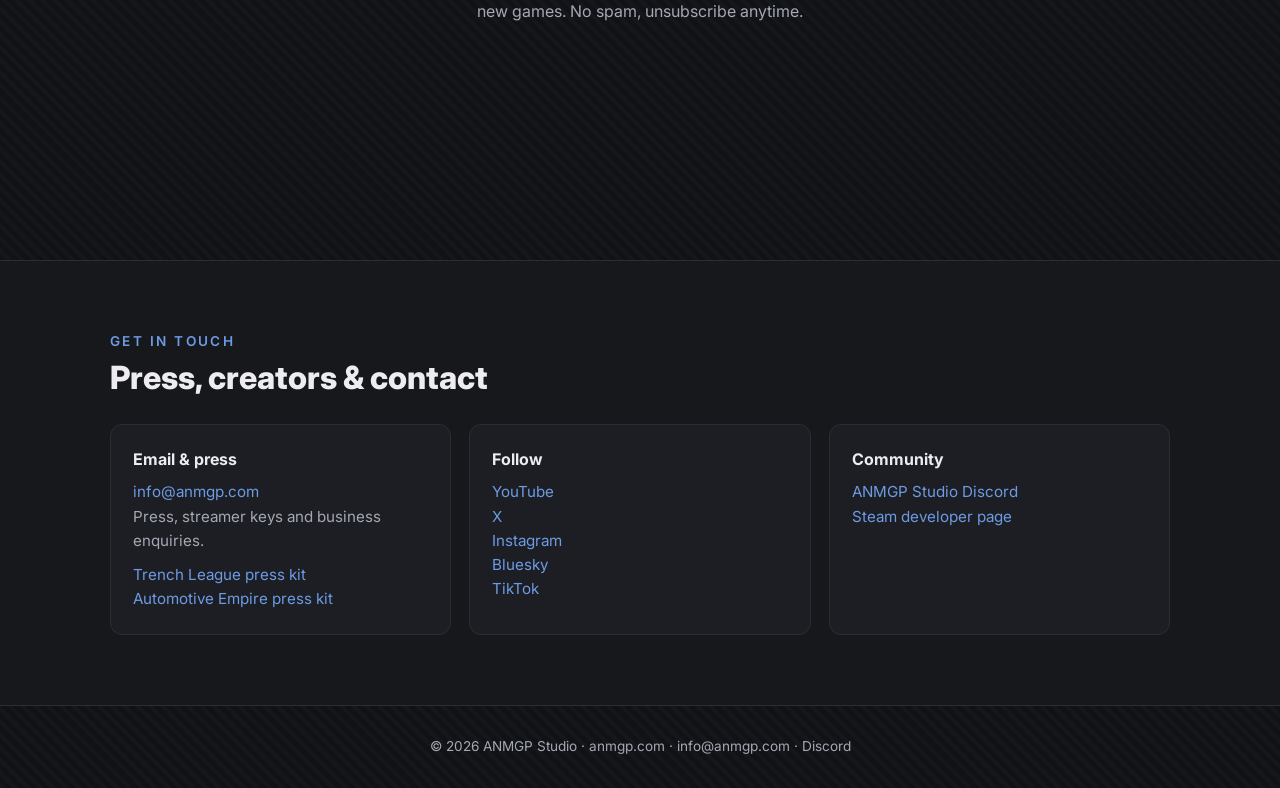
==== commit 1cee2632: "TL: new inked capsules on site card and press kit Co-Authored-By: Claude Opus 5.5 <noreply@anthropic" ====
--- a/index.html
+++ b/index.html
@@ -35,7 +35,7 @@
   <h2>Games</h2>
 
   <article class="game tl">
-    <a class="art" href="/trench-league/" aria-label="Trench League" style="background-image:url('/trench-league-art.jpg?v=3')"></a>
+    <a class="art" href="/trench-league/" aria-label="Trench League" style="background-image:url('/trench-league-art.jpg?v=4')"></a>
     <div class="info">
       <div><span class="tag">PC · Steam</span><span class="tag">Free demo out now</span></div>
       <h3>Trench League</h3>
